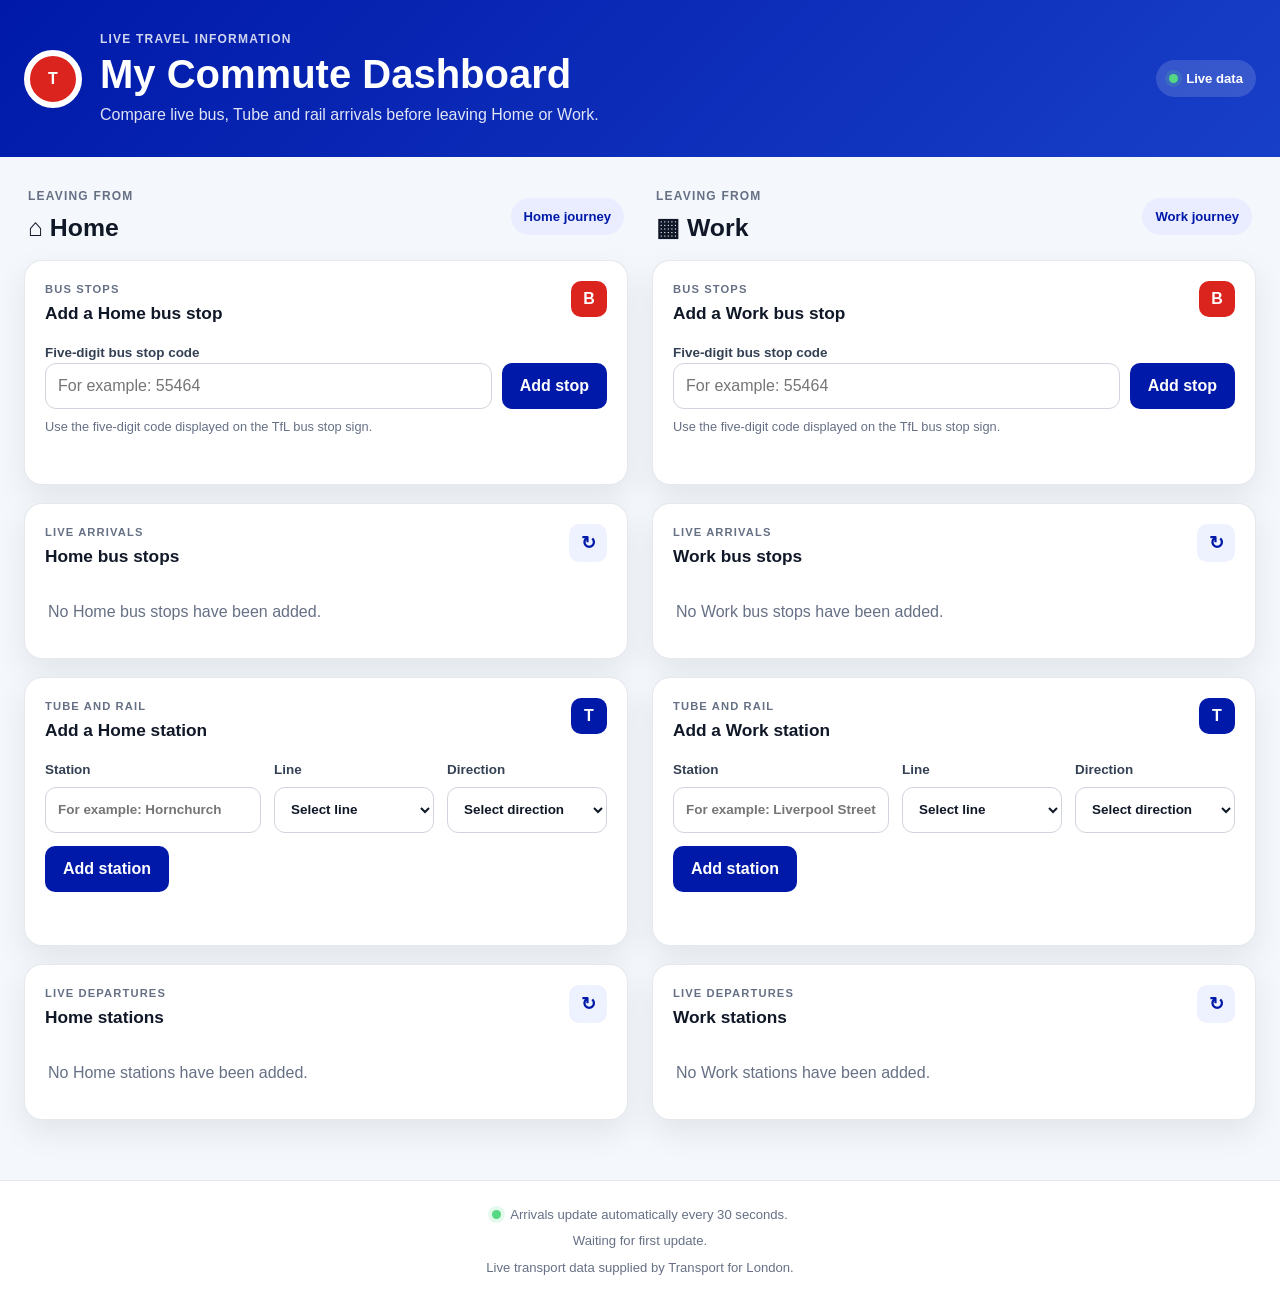
==== index.html @ f1f9ed44 "First Draft of dashboard Contains buses and tubes and add stations and bus stops" ====
<!DOCTYPE html>
<html lang="en">
<head>
    <meta charset="UTF-8">

    <meta
        name="viewport"
        content="width=device-width, initial-scale=1.0"
    >

    <meta
        name="description"
        content="A personal TfL dashboard showing live bus, Tube and rail arrivals for Home and Work."
    >

    <title>My Commute Dashboard</title>

    <link rel="stylesheet" href="css/styles.css">
</head>

<body>

    <div class="app-shell">

        <!-- ==================================================
             PAGE HEADER
        =================================================== -->

        <header class="site-header">

            <div class="header-content">

                <div class="brand">

                    <div class="brand-icon" aria-hidden="true">
                        T
                    </div>

                    <div>
                        <p class="header-eyebrow">
                            Live travel information
                        </p>

                        <h1>My Commute Dashboard</h1>

                        <p class="header-description">
                            Compare live bus, Tube and rail arrivals
                            before leaving Home or Work.
                        </p>
                    </div>

                </div>

                <div class="header-status">
                    <span class="live-indicator" aria-hidden="true"></span>
                    <span>Live data</span>
                </div>

            </div>

        </header>


        <!-- ==================================================
             MAIN DASHBOARD
        =================================================== -->

        <main class="dashboard">

            <div class="dashboard-grid">


                <!-- ==========================================
                     HOME PANEL
                =========================================== -->

                <section
                    class="location-panel"
                    aria-labelledby="home-heading"
                >

                    <div class="location-header">

                        <div>
                            <p class="location-label">
                                Leaving from
                            </p>

                            <h2 id="home-heading">
                                <span aria-hidden="true">⌂</span>
                                Home
                            </h2>
                        </div>

                        <span class="location-badge">
                            Home journey
                        </span>

                    </div>


                    <!-- HOME BUS STOP FORM -->

                    <article class="transport-card">

                        <div class="card-heading">

                            <div>
                                <span class="eyebrow">
                                    Bus stops
                                </span>

                                <h3>Add a Home bus stop</h3>
                            </div>

                            <span
                                class="transport-icon bus-icon"
                                aria-hidden="true"
                            >
                                B
                            </span>

                        </div>

                        <form
                            id="home-bus-form"
                            class="bus-stop-form"
                            data-location="home"
                        >

                            <label for="home-stop-code">
                                Five-digit bus stop code
                            </label>

                            <div class="input-button-row">

                                <input
                                    type="text"
                                    id="home-stop-code"
                                    name="homeStopCode"
                                    inputmode="numeric"
                                    pattern="[0-9]{5}"
                                    maxlength="5"
                                    placeholder="For example: 55464"
                                    autocomplete="off"
                                    aria-describedby="home-bus-help"
                                    required
                                >

                                <button
                                    type="submit"
                                    class="primary-button"
                                >
                                    Add stop
                                </button>

                            </div>

                            <p
                                id="home-bus-help"
                                class="field-help"
                            >
                                Use the five-digit code displayed on the
                                TfL bus stop sign.
                            </p>

                            <p
                                id="home-bus-message"
                                class="form-message"
                                role="status"
                                aria-live="polite"
                            ></p>

                        </form>

                    </article>


                    <!-- HOME LIVE BUS ARRIVALS -->

                    <article class="transport-card">

                        <div class="card-heading">

                            <div>
                                <span class="eyebrow">
                                    Live arrivals
                                </span>

                                <h3>Home bus stops</h3>
                            </div>

                            <button
                                type="button"
                                id="refresh-home-buses"
                                class="icon-button"
                                aria-label="Refresh Home bus arrivals"
                                title="Refresh Home bus arrivals"
                            >
                                ↻
                            </button>

                        </div>

                        <div
                            id="home-buses"
                            class="departures-list"
                            aria-live="polite"
                        >
                            <p class="empty-message">
                                No Home bus stops have been added.
                            </p>
                        </div>

                    </article>


                    <!-- HOME STATION FORM -->

                    <article class="transport-card">

                        <div class="card-heading">

                            <div>
                                <span class="eyebrow">
                                    Tube and rail
                                </span>

                                <h3>Add a Home station</h3>
                            </div>

                            <span
                                class="transport-icon train-icon"
                                aria-hidden="true"
                            >
                                T
                            </span>

                        </div>

                        <form
                            id="home-station-form"
                            class="station-form"
                            data-location="home"
                        >

                            <label for="home-station-name">
                                Station

                                <input
                                    type="text"
                                    id="home-station-name"
                                    name="homeStationName"
                                    placeholder="For example: Hornchurch"
                                    autocomplete="off"
                                    required
                                >
                            </label>


                            <label for="home-line">
                                Line

                                <select
                                    id="home-line"
                                    name="homeLine"
                                    required
                                >
                                    <option value="">
                                        Select line
                                    </option>

                                    <optgroup label="London Underground">
                                        <option value="bakerloo">
                                            Bakerloo
                                        </option>

                                        <option value="central">
                                            Central
                                        </option>

                                        <option value="circle">
                                            Circle
                                        </option>

                                        <option value="district">
                                            District
                                        </option>

                                        <option value="hammersmith-city">
                                            Hammersmith &amp; City
                                        </option>

                                        <option value="jubilee">
                                            Jubilee
                                        </option>

                                        <option value="metropolitan">
                                            Metropolitan
                                        </option>

                                        <option value="northern">
                                            Northern
                                        </option>

                                        <option value="piccadilly">
                                            Piccadilly
                                        </option>

                                        <option value="victoria">
                                            Victoria
                                        </option>

                                        <option value="waterloo-city">
                                            Waterloo &amp; City
                                        </option>
                                    </optgroup>

                                    <optgroup label="Rail and other services">
                                        <option value="dlr">
                                            DLR
                                        </option>

                                        <option value="elizabeth">
                                            Elizabeth line
                                        </option>

                                        <option value="london-overground">
                                            London Overground
                                        </option>

                                        <option value="tram">
                                            Tram
                                        </option>
                                    </optgroup>
                                </select>
                            </label>


                            <label for="home-direction">
                                Direction

                                <select
                                    id="home-direction"
                                    name="homeDirection"
                                    required
                                >
                                    <option value="">
                                        Select direction
                                    </option>

                                    <option value="Eastbound">
                                        Eastbound
                                    </option>

                                    <option value="Westbound">
                                        Westbound
                                    </option>

                                    <option value="Northbound">
                                        Northbound
                                    </option>

                                    <option value="Southbound">
                                        Southbound
                                    </option>

                                    <option value="Clockwise">
                                        Clockwise
                                    </option>

                                    <option value="Anti-clockwise">
                                        Anti-clockwise
                                    </option>
                                </select>
                            </label>


                            <button
                                type="submit"
                                class="primary-button"
                            >
                                Add station
                            </button>

                            <p
                                id="home-station-message"
                                class="form-message"
                                role="status"
                                aria-live="polite"
                            ></p>

                        </form>

                    </article>


                    <!-- HOME LIVE TRAIN ARRIVALS -->

                    <article class="transport-card">

                        <div class="card-heading">

                            <div>
                                <span class="eyebrow">
                                    Live departures
                                </span>

                                <h3>Home stations</h3>
                            </div>

                            <button
                                type="button"
                                id="refresh-home-trains"
                                class="icon-button"
                                aria-label="Refresh Home train arrivals"
                                title="Refresh Home train arrivals"
                            >
                                ↻
                            </button>

                        </div>

                        <div
                            id="home-trains"
                            class="departures-list"
                            aria-live="polite"
                        >
                            <p class="empty-message">
                                No Home stations have been added.
                            </p>
                        </div>

                    </article>

                </section>


                <!-- ==========================================
                     WORK PANEL
                =========================================== -->

                <section
                    class="location-panel"
                    aria-labelledby="work-heading"
                >

                    <div class="location-header">

                        <div>
                            <p class="location-label">
                                Leaving from
                            </p>

                            <h2 id="work-heading">
                                <span aria-hidden="true">▦</span>
                                Work
                            </h2>
                        </div>

                        <span class="location-badge">
                            Work journey
                        </span>

                    </div>


                    <!-- WORK BUS STOP FORM -->

                    <article class="transport-card">

                        <div class="card-heading">

                            <div>
                                <span class="eyebrow">
                                    Bus stops
                                </span>

                                <h3>Add a Work bus stop</h3>
                            </div>

                            <span
                                class="transport-icon bus-icon"
                                aria-hidden="true"
                            >
                                B
                            </span>

                        </div>

                        <form
                            id="work-bus-form"
                            class="bus-stop-form"
                            data-location="work"
                        >

                            <label for="work-stop-code">
                                Five-digit bus stop code
                            </label>

                            <div class="input-button-row">

                                <input
                                    type="text"
                                    id="work-stop-code"
                                    name="workStopCode"
                                    inputmode="numeric"
                                    pattern="[0-9]{5}"
                                    maxlength="5"
                                    placeholder="For example: 55464"
                                    autocomplete="off"
                                    aria-describedby="work-bus-help"
                                    required
                                >

                                <button
                                    type="submit"
                                    class="primary-button"
                                >
                                    Add stop
                                </button>

                            </div>

                            <p
                                id="work-bus-help"
                                class="field-help"
                            >
                                Use the five-digit code displayed on the
                                TfL bus stop sign.
                            </p>

                            <p
                                id="work-bus-message"
                                class="form-message"
                                role="status"
                                aria-live="polite"
                            ></p>

                        </form>

                    </article>


                    <!-- WORK LIVE BUS ARRIVALS -->

                    <article class="transport-card">

                        <div class="card-heading">

                            <div>
                                <span class="eyebrow">
                                    Live arrivals
                                </span>

                                <h3>Work bus stops</h3>
                            </div>

                            <button
                                type="button"
                                id="refresh-work-buses"
                                class="icon-button"
                                aria-label="Refresh Work bus arrivals"
                                title="Refresh Work bus arrivals"
                            >
                                ↻
                            </button>

                        </div>

                        <div
                            id="work-buses"
                            class="departures-list"
                            aria-live="polite"
                        >
                            <p class="empty-message">
                                No Work bus stops have been added.
                            </p>
                        </div>

                    </article>


                    <!-- WORK STATION FORM -->

                    <article class="transport-card">

                        <div class="card-heading">

                            <div>
                                <span class="eyebrow">
                                    Tube and rail
                                </span>

                                <h3>Add a Work station</h3>
                            </div>

                            <span
                                class="transport-icon train-icon"
                                aria-hidden="true"
                            >
                                T
                            </span>

                        </div>

                        <form
                            id="work-station-form"
                            class="station-form"
                            data-location="work"
                        >

                            <label for="work-station-name">
                                Station

                                <input
                                    type="text"
                                    id="work-station-name"
                                    name="workStationName"
                                    placeholder="For example: Liverpool Street"
                                    autocomplete="off"
                                    required
                                >
                            </label>


                            <label for="work-line">
                                Line

                                <select
                                    id="work-line"
                                    name="workLine"
                                    required
                                >
                                    <option value="">
                                        Select line
                                    </option>

                                    <optgroup label="London Underground">
                                        <option value="bakerloo">
                                            Bakerloo
                                        </option>

                                        <option value="central">
                                            Central
                                        </option>

                                        <option value="circle">
                                            Circle
                                        </option>

                                        <option value="district">
                                            District
                                        </option>

                                        <option value="hammersmith-city">
                                            Hammersmith &amp; City
                                        </option>

                                        <option value="jubilee">
                                            Jubilee
                                        </option>

                                        <option value="metropolitan">
                                            Metropolitan
                                        </option>

                                        <option value="northern">
                                            Northern
                                        </option>

                                        <option value="piccadilly">
                                            Piccadilly
                                        </option>

                                        <option value="victoria">
                                            Victoria
                                        </option>

                                        <option value="waterloo-city">
                                            Waterloo &amp; City
                                        </option>
                                    </optgroup>

                                    <optgroup label="Rail and other services">
                                        <option value="dlr">
                                            DLR
                                        </option>

                                        <option value="elizabeth">
                                            Elizabeth line
                                        </option>

                                        <option value="london-overground">
                                            London Overground
                                        </option>

                                        <option value="tram">
                                            Tram
                                        </option>
                                    </optgroup>
                                </select>
                            </label>


                            <label for="work-direction">
                                Direction

                                <select
                                    id="work-direction"
                                    name="workDirection"
                                    required
                                >
                                    <option value="">
                                        Select direction
                                    </option>

                                    <option value="Eastbound">
                                        Eastbound
                                    </option>

                                    <option value="Westbound">
                                        Westbound
                                    </option>

                                    <option value="Northbound">
                                        Northbound
                                    </option>

                                    <option value="Southbound">
                                        Southbound
                                    </option>

                                    <option value="Clockwise">
                                        Clockwise
                                    </option>

                                    <option value="Anti-clockwise">
                                        Anti-clockwise
                                    </option>
                                </select>
                            </label>


                            <button
                                type="submit"
                                class="primary-button"
                            >
                                Add station
                            </button>

                            <p
                                id="work-station-message"
                                class="form-message"
                                role="status"
                                aria-live="polite"
                            ></p>

                        </form>

                    </article>


                    <!-- WORK LIVE TRAIN ARRIVALS -->

                    <article class="transport-card">

                        <div class="card-heading">

                            <div>
                                <span class="eyebrow">
                                    Live departures
                                </span>

                                <h3>Work stations</h3>
                            </div>

                            <button
                                type="button"
                                id="refresh-work-trains"
                                class="icon-button"
                                aria-label="Refresh Work train arrivals"
                                title="Refresh Work train arrivals"
                            >
                                ↻
                            </button>

                        </div>

                        <div
                            id="work-trains"
                            class="departures-list"
                            aria-live="polite"
                        >
                            <p class="empty-message">
                                No Work stations have been added.
                            </p>
                        </div>

                    </article>

                </section>

            </div>

        </main>


        <!-- ==================================================
             PAGE FOOTER
        =================================================== -->

        <footer class="site-footer">

            <div>
                <span
                    class="footer-live-indicator"
                    aria-hidden="true"
                ></span>

                Arrivals update automatically every 30 seconds.
            </div>

            <p id="last-updated">
                Waiting for first update.
            </p>

            <p class="data-credit">
                Live transport data supplied by Transport for London.
            </p>

        </footer>

    </div>


    <!-- JavaScript must be loaded after the page content -->
    <script src="js/script.js"></script>
</body>
</html>
---- css/styles.css ----
/* TfL Commute Dashboard */
:root {
    --tfl-blue: #0019a8;
    --tfl-blue-dark: #00136f;
    --tfl-red: #dc241f;
    --ink: #101828;
    --muted: #667085;
    --line: #e4e7ec;
    --surface: #ffffff;
    --canvas: #f4f7fb;
    --success: #067647;
    --danger: #b42318;
    --shadow: 0 12px 32px rgba(16, 24, 40, 0.08);
    --radius: 18px;
}

* { box-sizing: border-box; }
html { color-scheme: light; }
body {
    margin: 0;
    min-width: 320px;
    background: var(--canvas);
    color: var(--ink);
    font-family: Inter, "Segoe UI", Roboto, Arial, sans-serif;
    line-height: 1.5;
}
button, input, select { font: inherit; }
button { -webkit-tap-highlight-color: transparent; }
.app-shell { min-height: 100vh; }

.site-header {
    background: linear-gradient(135deg, var(--tfl-blue), #183fc8);
    color: #fff;
    padding: 30px 24px;
}
.header-content {
    width: min(1320px, 100%);
    margin: 0 auto;
    display: flex;
    align-items: center;
    justify-content: space-between;
    gap: 24px;
}
.brand { display: flex; align-items: center; gap: 18px; }
.brand-icon {
    width: 58px; height: 58px;
    display: grid; place-items: center;
    border: 6px solid #fff;
    border-radius: 50%;
    background: var(--tfl-red);
    font-weight: 900;
    box-shadow: inset 0 0 0 4px var(--tfl-red);
}
.header-eyebrow, .location-label {
    margin: 0 0 4px;
    font-size: .75rem;
    font-weight: 800;
    letter-spacing: .1em;
    text-transform: uppercase;
    opacity: .82;
}
h1 { margin: 0; font-size: clamp(1.65rem, 4vw, 2.5rem); line-height: 1.1; }
.header-description { margin: 7px 0 0; opacity: .88; }
.header-status, .location-badge {
    display: inline-flex; align-items: center; gap: 8px;
    border-radius: 999px;
    padding: 9px 13px;
    font-size: .82rem;
    font-weight: 750;
    white-space: nowrap;
}
.header-status { background: rgba(255,255,255,.14); }
.live-indicator, .footer-live-indicator {
    width: 9px; height: 9px;
    border-radius: 50%;
    background: #55d884;
    box-shadow: 0 0 0 4px rgba(85,216,132,.16);
}

.dashboard { width: min(1320px, 100%); margin: 0 auto; padding: 30px 24px 42px; }
.dashboard-grid { display: grid; grid-template-columns: repeat(2, minmax(0, 1fr)); gap: 24px; }
.location-panel { min-width: 0; }
.location-header {
    display: flex; align-items: center; justify-content: space-between; gap: 16px;
    margin-bottom: 14px; padding: 0 4px;
}
.location-header h2 { margin: 0; font-size: 1.55rem; }
.location-label { color: var(--muted); opacity: 1; }
.location-badge { background: #e9edff; color: var(--tfl-blue); }

.transport-card {
    margin-bottom: 18px;
    border: 1px solid rgba(228,231,236,.95);
    border-radius: var(--radius);
    background: var(--surface);
    padding: 20px;
    box-shadow: var(--shadow);
}
.card-heading {
    display: flex; align-items: flex-start; justify-content: space-between;
    gap: 16px; margin-bottom: 16px;
}
.card-heading h3 { margin: 0; font-size: 1.08rem; }
.eyebrow {
    display: block; margin-bottom: 3px;
    color: var(--muted); font-size: .7rem; font-weight: 850;
    letter-spacing: .1em; text-transform: uppercase;
}
.transport-icon {
    width: 36px; height: 36px; display: grid; place-items: center;
    border-radius: 10px; color: #fff; font-weight: 900;
}
.bus-icon { background: var(--tfl-red); }
.train-icon { background: var(--tfl-blue); }

.bus-stop-form label, .station-form label {
    display: grid; gap: 7px;
    color: #344054; font-size: .84rem; font-weight: 700;
}
.input-button-row { display: flex; gap: 10px; }
.station-form {
    display: grid;
    grid-template-columns: minmax(0, 1.35fr) minmax(0, 1fr) minmax(0, 1fr);
    gap: 13px;
}
.station-form .primary-button { grid-column: 1 / -1; justify-self: start; }
input, select {
    width: 100%; min-height: 46px;
    border: 1px solid #d0d5dd; border-radius: 11px;
    background: #fff; color: var(--ink); padding: 0 12px; outline: none;
    transition: border-color .15s ease, box-shadow .15s ease;
}
input:focus, select:focus {
    border-color: var(--tfl-blue);
    box-shadow: 0 0 0 4px rgba(0,25,168,.1);
}
.primary-button, .icon-button, .secondary-button, .remove-button {
    border: 0; border-radius: 10px; cursor: pointer; font-weight: 800;
    transition: transform .12s ease, background .15s ease;
}
.primary-button {
    min-height: 46px; padding: 0 18px;
    background: var(--tfl-blue); color: #fff; white-space: nowrap;
}
.primary-button:hover { background: var(--tfl-blue-dark); }
.primary-button:active, .icon-button:active, .secondary-button:active, .remove-button:active { transform: translateY(1px); }
.icon-button {
    width: 38px; height: 38px; background: #eef2ff; color: var(--tfl-blue); font-size: 1.15rem;
}
.secondary-button { padding: 8px 11px; background: #eef2ff; color: var(--tfl-blue); }
.remove-button { padding: 8px 11px; background: #fff1f2; color: #be123c; }
.field-help, .form-message { margin: 8px 0 0; font-size: .8rem; color: var(--muted); }
.form-message { min-height: 20px; }
.station-form .form-message { grid-column: 1 / -1; margin: 0; }
.form-message.error { color: var(--danger); }
.form-message.success { color: var(--success); }

.departures-list { min-height: 46px; }
.stop-board, .station-board {
    overflow: hidden;
    margin-bottom: 14px;
    border: 1px solid var(--line);
    border-radius: 14px;
    background: #fff;
}
.stop-board:last-child, .station-board:last-child { margin-bottom: 0; }
.board-header {
    display: flex; align-items: flex-start; justify-content: space-between; gap: 14px;
    padding: 14px 15px; border-bottom: 1px solid #eef1f5; background: #fbfcfe;
}
.board-header h4 { margin: 0 0 3px; font-size: 1rem; }
.board-subtitle { margin: 0; color: var(--muted); font-size: .8rem; text-transform: capitalize; }
.board-actions { display: flex; gap: 7px; }
.departure-row {
    display: grid;
    grid-template-columns: 48px minmax(0, 1fr) minmax(80px, auto) auto;
    align-items: center; gap: 12px;
    padding: 13px 15px; border-bottom: 1px solid #f0f2f5;
}
.departure-row:last-child { border-bottom: 0; }
.route-badge {
    min-width: 42px; min-height: 34px; display: grid; place-items: center;
    border-radius: 8px; background: var(--tfl-red); color: #fff; font-weight: 900;
}
.line-pill {
    display: inline-block; margin-top: 5px; padding: 3px 8px;
    border-radius: 999px; background: #eef2ff; color: var(--tfl-blue);
    font-size: .7rem; font-weight: 850;
}
.departure-destination { min-width: 0; }
.departure-destination strong {
    display: block; overflow: hidden; text-overflow: ellipsis; white-space: nowrap;
}
.departure-destination span, .departure-platform { color: var(--muted); font-size: .78rem; }
.departure-platform { text-align: right; }
.departure-time { color: var(--tfl-blue); font-size: 1.15rem; font-weight: 900; white-space: nowrap; }
.empty-message, .loading-message, .error-message { margin: 0; padding: 14px 3px; color: var(--muted); }
.error-message { color: var(--danger); }

.site-footer {
    display: grid; justify-items: center; gap: 7px;
    padding: 24px; border-top: 1px solid var(--line);
    background: #fff; color: var(--muted); text-align: center; font-size: .82rem;
}
.site-footer > div { display: flex; align-items: center; gap: 9px; }
.site-footer p { margin: 0; }

@media (max-width: 980px) {
    .dashboard-grid { grid-template-columns: 1fr; }
}
@media (max-width: 680px) {
    .site-header { padding: 24px 18px; }
    .dashboard { padding: 22px 14px 34px; }
    .header-content { align-items: flex-start; }
    .header-status { display: none; }
    .brand { align-items: flex-start; }
    .brand-icon { width: 46px; height: 46px; border-width: 5px; }
    .transport-card { padding: 16px; border-radius: 15px; }
    .station-form { grid-template-columns: 1fr; }
    .station-form .primary-button, .station-form .form-message { grid-column: auto; }
    .station-form .primary-button { width: 100%; }
    .departure-row { grid-template-columns: 44px minmax(0, 1fr) auto; gap: 9px; }
    .departure-platform { grid-column: 2 / -1; text-align: left; margin-top: -6px; }
}
@media (max-width: 460px) {
    .input-button-row { flex-direction: column; }
    .primary-button { width: 100%; }
    .location-badge { display: none; }
    .board-header { flex-direction: column; }
}
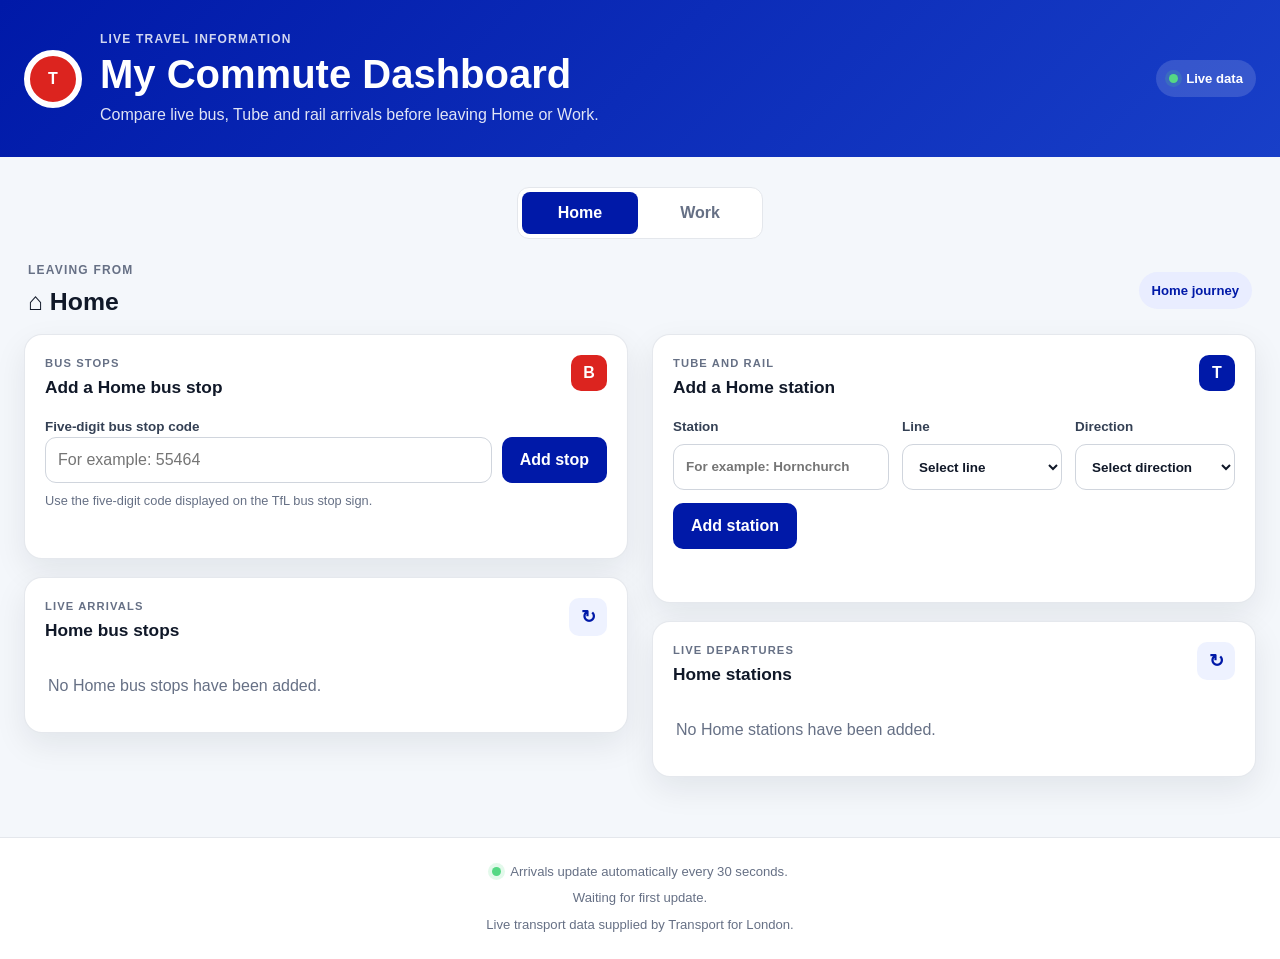
==== commit 580ee224: "Broken into Home and Work Made a chnage to have a Home Tab and a Work tab with Busses on the left an" ====
--- a/index.html
+++ b/index.html
@@ -67,6 +67,33 @@
 
         <main class="dashboard">
 
+            <div class="dashboard-tabs" role="tablist" aria-label="Commute location">
+                <button
+                    type="button"
+                    id="home-tab"
+                    class="location-tab"
+                    role="tab"
+                    aria-selected="true"
+                    aria-controls="home-panel"
+                    tabindex="0"
+                    data-location="home"
+                >
+                    Home
+                </button>
+                <button
+                    type="button"
+                    id="work-tab"
+                    class="location-tab"
+                    role="tab"
+                    aria-selected="false"
+                    aria-controls="work-panel"
+                    tabindex="-1"
+                    data-location="work"
+                >
+                    Work
+                </button>
+            </div>
+
             <div class="dashboard-grid">
 
 
@@ -75,8 +102,11 @@
                 =========================================== -->
 
                 <section
+                    id="home-panel"
                     class="location-panel"
-                    aria-labelledby="home-heading"
+                    role="tabpanel"
+                    aria-labelledby="home-tab"
+                    tabindex="0"
                 >
 
                     <div class="location-header">
@@ -98,6 +128,9 @@
 
                     </div>
 
+
+                    <div class="transport-columns">
+                        <section class="transport-column" aria-label="Home bus information">
 
                     <!-- HOME BUS STOP FORM -->
 
@@ -214,6 +247,8 @@
 
                     </article>
 
+                        </section>
+                        <section class="transport-column" aria-label="Home train information">
 
                     <!-- HOME STATION FORM -->
 
@@ -433,6 +468,9 @@
 
                     </article>
 
+                        </section>
+                    </div>
+
                 </section>
 
 
@@ -441,8 +479,12 @@
                 =========================================== -->
 
                 <section
+                    id="work-panel"
                     class="location-panel"
-                    aria-labelledby="work-heading"
+                    role="tabpanel"
+                    aria-labelledby="work-tab"
+                    tabindex="0"
+                    hidden
                 >
 
                     <div class="location-header">
@@ -464,6 +506,9 @@
 
                     </div>
 
+
+                    <div class="transport-columns">
+                        <section class="transport-column" aria-label="Work bus information">
 
                     <!-- WORK BUS STOP FORM -->
 
@@ -580,6 +625,8 @@
 
                     </article>
 
+                        </section>
+                        <section class="transport-column" aria-label="Work train information">
 
                     <!-- WORK STATION FORM -->
 
@@ -799,6 +846,9 @@
 
                     </article>
 
+                        </section>
+                    </div>
+
                 </section>
 
             </div>
--- a/css/styles.css
+++ b/css/styles.css
@@ -3,6 +3,7 @@
     --tfl-blue: #0019a8;
     --tfl-blue-dark: #00136f;
     --tfl-red: #dc241f;
+    --rail-teal: #007f86;
     --ink: #101828;
     --muted: #667085;
     --line: #e4e7ec;
@@ -78,11 +79,28 @@
 }
 
 .dashboard { width: min(1320px, 100%); margin: 0 auto; padding: 30px 24px 42px; }
-.dashboard-grid { display: grid; grid-template-columns: repeat(2, minmax(0, 1fr)); gap: 24px; }
-.location-panel { min-width: 0; }
+.dashboard-tabs {
+    display: flex; width: fit-content; gap: 4px; margin: 0 auto 22px; padding: 4px;
+    border: 1px solid var(--line); border-radius: 12px; background: #fff;
+}
+.location-tab {
+    min-width: 116px; min-height: 42px; padding: 0 18px;
+    border: 0; border-radius: 8px; background: transparent;
+    color: var(--muted); cursor: pointer; font-weight: 800;
+}
+.location-tab[aria-selected="true"] { background: var(--tfl-blue); color: #fff; }
+.location-tab:focus-visible { outline: 3px solid #55d884; outline-offset: 2px; }
+.dashboard-grid { display: grid; grid-template-columns: minmax(0, 1fr); gap: 24px; }
+.location-panel { display: grid; min-width: 0; grid-template-columns: minmax(0, 1fr); }
+.location-panel[hidden] { display: none; }
+.transport-columns {
+    display: grid; grid-column: 1 / -1;
+    grid-template-columns: repeat(2, minmax(0, 1fr)); gap: 24px; align-items: start;
+}
+.transport-column { min-width: 0; }
 .location-header {
     display: flex; align-items: center; justify-content: space-between; gap: 16px;
-    margin-bottom: 14px; padding: 0 4px;
+    grid-column: 1 / -1; margin-bottom: 14px; padding: 0 4px;
 }
 .location-header h2 { margin: 0; font-size: 1.55rem; }
 .location-label { color: var(--muted); opacity: 1; }
@@ -164,6 +182,11 @@
     background: #fff;
 }
 .stop-board:last-child, .station-board:last-child { margin-bottom: 0; }
+.station-board { border-color: #cde5e5; }
+.station-board .board-header { background: #f1f8f8; }
+.station-board .route-badge { background: var(--rail-teal); }
+.station-board .line-pill { background: #e2f3f2; color: #00666c; }
+.station-board .departure-time { color: var(--rail-teal); }
 .board-header {
     display: flex; align-items: flex-start; justify-content: space-between; gap: 14px;
     padding: 14px 15px; border-bottom: 1px solid #eef1f5; background: #fbfcfe;
@@ -171,6 +194,10 @@
 .board-header h4 { margin: 0 0 3px; font-size: 1rem; }
 .board-subtitle { margin: 0; color: var(--muted); font-size: .8rem; text-transform: capitalize; }
 .board-actions { display: flex; gap: 7px; }
+.api-request { margin-top: 7px; color: var(--muted); font-size: .78rem; }
+.api-request summary { width: fit-content; cursor: pointer; color: var(--tfl-blue); font-weight: 700; }
+.api-request a, .api-request code { display: block; margin-top: 6px; overflow-wrap: anywhere; }
+.api-request p { margin: 6px 0 0; }
 .departure-row {
     display: grid;
     grid-template-columns: 48px minmax(0, 1fr) minmax(80px, auto) auto;
@@ -206,7 +233,7 @@
 .site-footer p { margin: 0; }
 
 @media (max-width: 980px) {
-    .dashboard-grid { grid-template-columns: 1fr; }
+    .transport-columns { grid-template-columns: 1fr; gap: 0; }
 }
 @media (max-width: 680px) {
     .site-header { padding: 24px 18px; }
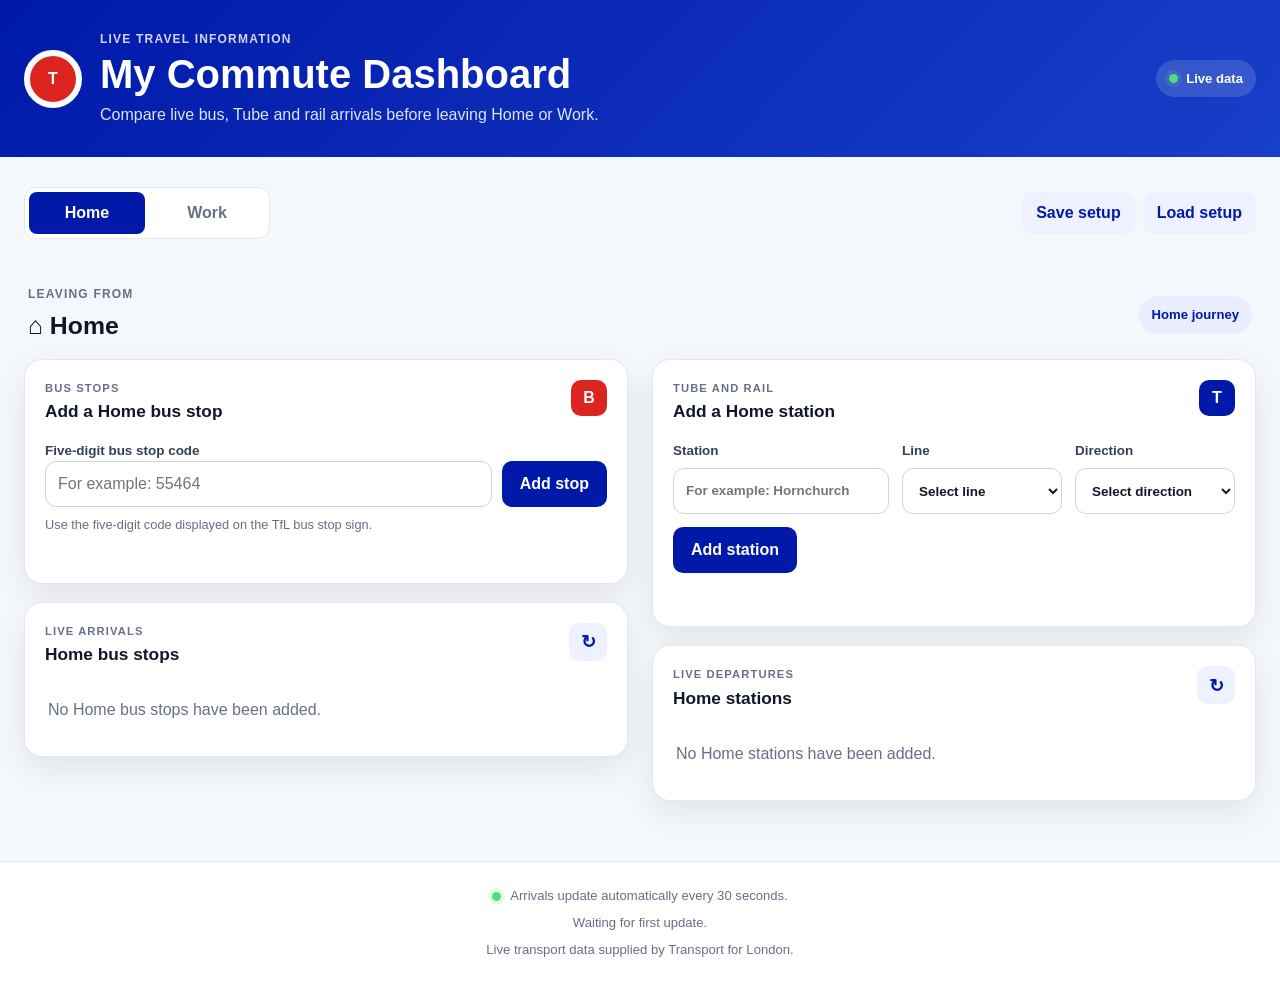
==== commit 2d1111ac: "Added load setup This allows you to save you setup as a json file then load it on another device." ====
--- a/index.html
+++ b/index.html
@@ -67,6 +67,7 @@
 
         <main class="dashboard">
 
+            <div class="dashboard-toolbar">
             <div class="dashboard-tabs" role="tablist" aria-label="Commute location">
                 <button
                     type="button"
@@ -93,6 +94,13 @@
                     Work
                 </button>
             </div>
+                <div class="configuration-actions">
+                    <button type="button" id="save-setup" class="secondary-button">Save setup</button>
+                    <button type="button" id="load-setup" class="secondary-button">Load setup</button>
+                    <input type="file" id="setup-file-input" accept=".json,application/json" hidden>
+                </div>
+            </div>
+            <p id="setup-message" class="setup-message" role="status" aria-live="polite"></p>
 
             <div class="dashboard-grid">
 
--- a/css/styles.css
+++ b/css/styles.css
@@ -79,10 +79,19 @@
 }
 
 .dashboard { width: min(1320px, 100%); margin: 0 auto; padding: 30px 24px 42px; }
+.dashboard-toolbar {
+    display: flex; align-items: center; justify-content: space-between; gap: 16px;
+    margin-bottom: 12px;
+}
 .dashboard-tabs {
-    display: flex; width: fit-content; gap: 4px; margin: 0 auto 22px; padding: 4px;
+    display: flex; width: fit-content; gap: 4px; margin: 0; padding: 4px;
     border: 1px solid var(--line); border-radius: 12px; background: #fff;
 }
+.configuration-actions { display: flex; gap: 8px; }
+.configuration-actions .secondary-button { min-height: 42px; padding: 0 14px; }
+.setup-message { min-height: 1.25em; margin: 0 0 18px; color: var(--muted); text-align: right; font-size: .82rem; }
+.setup-message.success { color: var(--success); }
+.setup-message.error { color: var(--danger); }
 .location-tab {
     min-width: 116px; min-height: 42px; padding: 0 18px;
     border: 0; border-radius: 8px; background: transparent;
@@ -193,6 +202,14 @@
 }
 .board-header h4 { margin: 0 0 3px; font-size: 1rem; }
 .board-subtitle { margin: 0; color: var(--muted); font-size: .8rem; text-transform: capitalize; }
+.line-service-status {
+    display: inline-flex; max-width: 100%; margin: 7px 0 0; padding: 3px 8px;
+    border-radius: 999px; font-size: .74rem; font-weight: 800; line-height: 1.4;
+}
+.status-loading, .status-unavailable { background: #f2f4f7; color: #475467; }
+.status-good { background: #ecfdf3; color: #067647; }
+.status-warning { background: #fffaeb; color: #b54708; }
+.status-disrupted { background: #fff1f2; color: #b42318; }
 .board-actions { display: flex; gap: 7px; }
 .api-request { margin-top: 7px; color: var(--muted); font-size: .78rem; }
 .api-request summary { width: fit-content; cursor: pointer; color: var(--tfl-blue); font-weight: 700; }
@@ -238,6 +255,9 @@
 @media (max-width: 680px) {
     .site-header { padding: 24px 18px; }
     .dashboard { padding: 22px 14px 34px; }
+    .dashboard-toolbar { display: grid; justify-items: center; gap: 10px; }
+    .configuration-actions { width: 100%; justify-content: center; }
+    .setup-message { text-align: center; }
     .header-content { align-items: flex-start; }
     .header-status { display: none; }
     .brand { align-items: flex-start; }
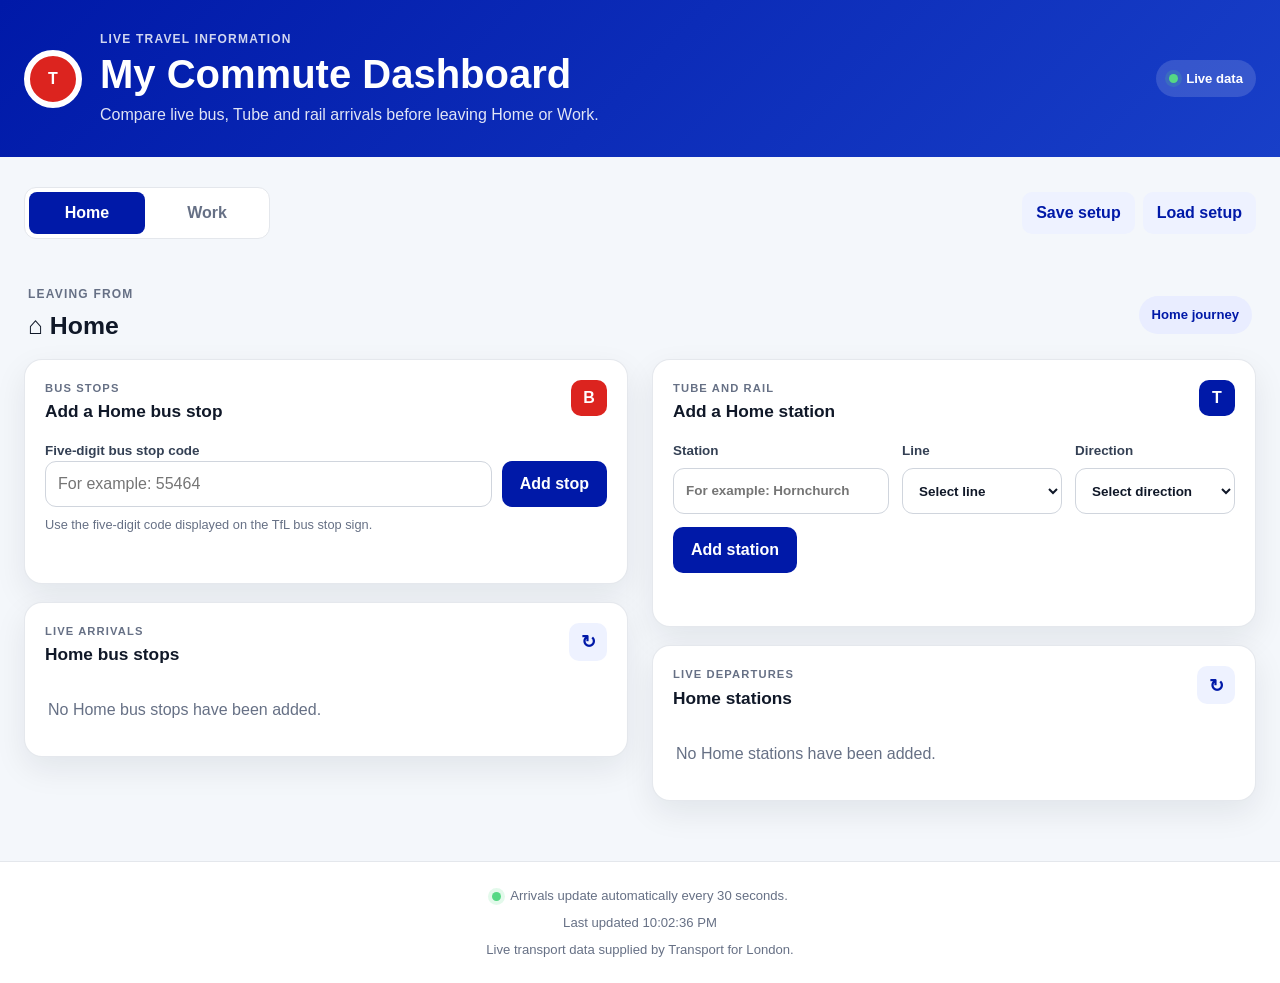
==== commit f2a3630e: "Fix for activitiy Site was not working via github. this is the fix" ====
--- a/index.html
+++ b/index.html
@@ -893,6 +893,6 @@
 
 
     <!-- JavaScript must be loaded after the page content -->
-    <script src="js/script.js"></script>
+    <script src="JS/script.js"></script>
 </body>
 </html>
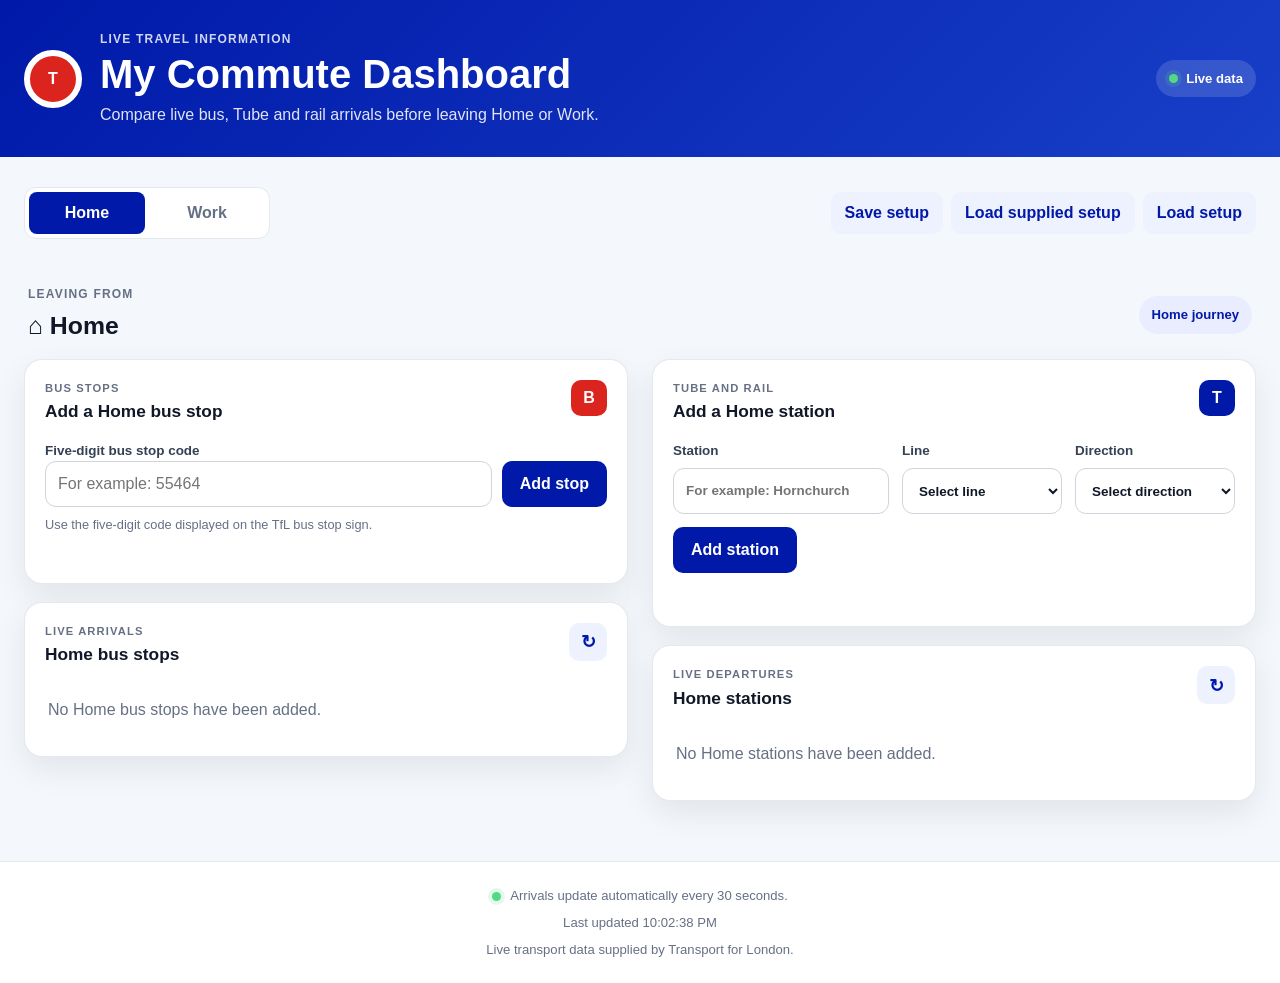
==== commit f70edd70: "LOAD DEFAULT SETUP loads a default setup" ====
--- a/index.html
+++ b/index.html
@@ -96,6 +96,7 @@
             </div>
                 <div class="configuration-actions">
                     <button type="button" id="save-setup" class="secondary-button">Save setup</button>
+                    <button type="button" id="load-default-setup" class="secondary-button" title="Load the commute setup provided with this dashboard">Load supplied setup</button>
                     <button type="button" id="load-setup" class="secondary-button">Load setup</button>
                     <input type="file" id="setup-file-input" accept=".json,application/json" hidden>
                 </div>
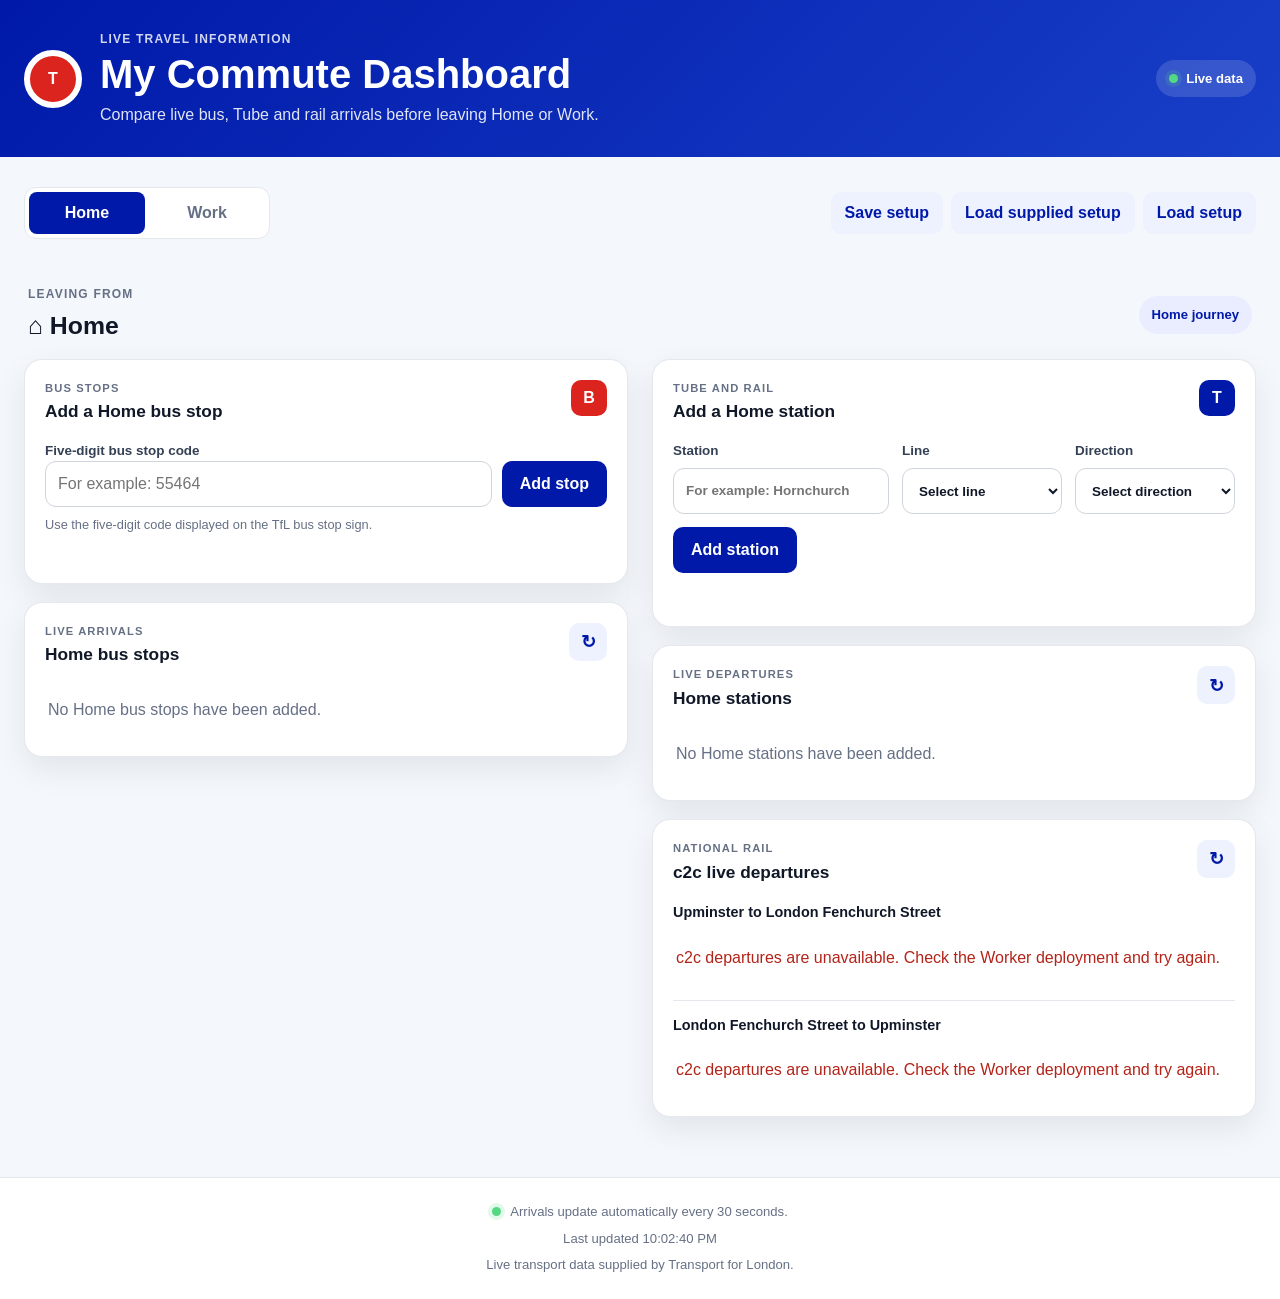
==== commit 846d715c: "c2cadded" ====
--- a/index.html
+++ b/index.html
@@ -477,6 +477,38 @@
 
                     </article>
 
+                    <article class="transport-card c2c-card">
+                        <div class="card-heading">
+                            <div>
+                                <span class="eyebrow">National Rail</span>
+                                <h3>c2c live departures</h3>
+                            </div>
+                            <button
+                                type="button"
+                                id="refresh-home-c2c"
+                                class="icon-button"
+                                aria-label="Refresh c2c departures"
+                                title="Refresh c2c departures"
+                            >
+                                ↻
+                            </button>
+                        </div>
+                        <div class="c2c-directions">
+                            <section class="c2c-direction" aria-labelledby="c2c-upminster-heading">
+                                <h4 id="c2c-upminster-heading">Upminster to London Fenchurch Street</h4>
+                                <div id="home-c2c-upminster" aria-live="polite">
+                                    <p class="loading-message">Loading c2c departures...</p>
+                                </div>
+                            </section>
+                            <section class="c2c-direction" aria-labelledby="c2c-fenchurch-heading">
+                                <h4 id="c2c-fenchurch-heading">London Fenchurch Street to Upminster</h4>
+                                <div id="home-c2c-fenchurch" aria-live="polite">
+                                    <p class="loading-message">Loading c2c departures...</p>
+                                </div>
+                            </section>
+                        </div>
+                    </article>
+
                         </section>
                     </div>
 
--- a/css/styles.css
+++ b/css/styles.css
@@ -238,6 +238,18 @@
 .departure-destination span, .departure-platform { color: var(--muted); font-size: .78rem; }
 .departure-platform { text-align: right; }
 .departure-time { color: var(--tfl-blue); font-size: 1.15rem; font-weight: 900; white-space: nowrap; }
+.c2c-directions { display: grid; min-width: 0; gap: 16px; }
+.c2c-direction + .c2c-direction { padding-top: 14px; border-top: 1px solid var(--line); }
+.c2c-direction { min-width: 0; }
+.c2c-direction h4 { margin: 0 0 8px; font-size: .9rem; }
+.c2c-table-scroll { max-width: 100%; min-width: 0; overflow-x: auto; }
+.c2c-departures-table { width: 100%; min-width: 410px; border-collapse: collapse; font-size: .78rem; }
+.c2c-departures-table th, .c2c-departures-table td { padding: 8px 6px; border-bottom: 1px solid #eef1f5; text-align: left; }
+.c2c-departures-table th { background: #f7f8fa; color: var(--muted); font-size: .7rem; font-weight: 800; }
+.c2c-departures-table td:first-child { font-weight: 850; white-space: nowrap; }
+.c2c-departures-table td:last-child { white-space: nowrap; }
+.c2c-departures-table .cancelled { color: var(--danger); font-weight: 800; }
+.c2c-departures-table .delayed { color: #b54708; font-weight: 800; }
 .empty-message, .loading-message, .error-message { margin: 0; padding: 14px 3px; color: var(--muted); }
 .error-message { color: var(--danger); }
 
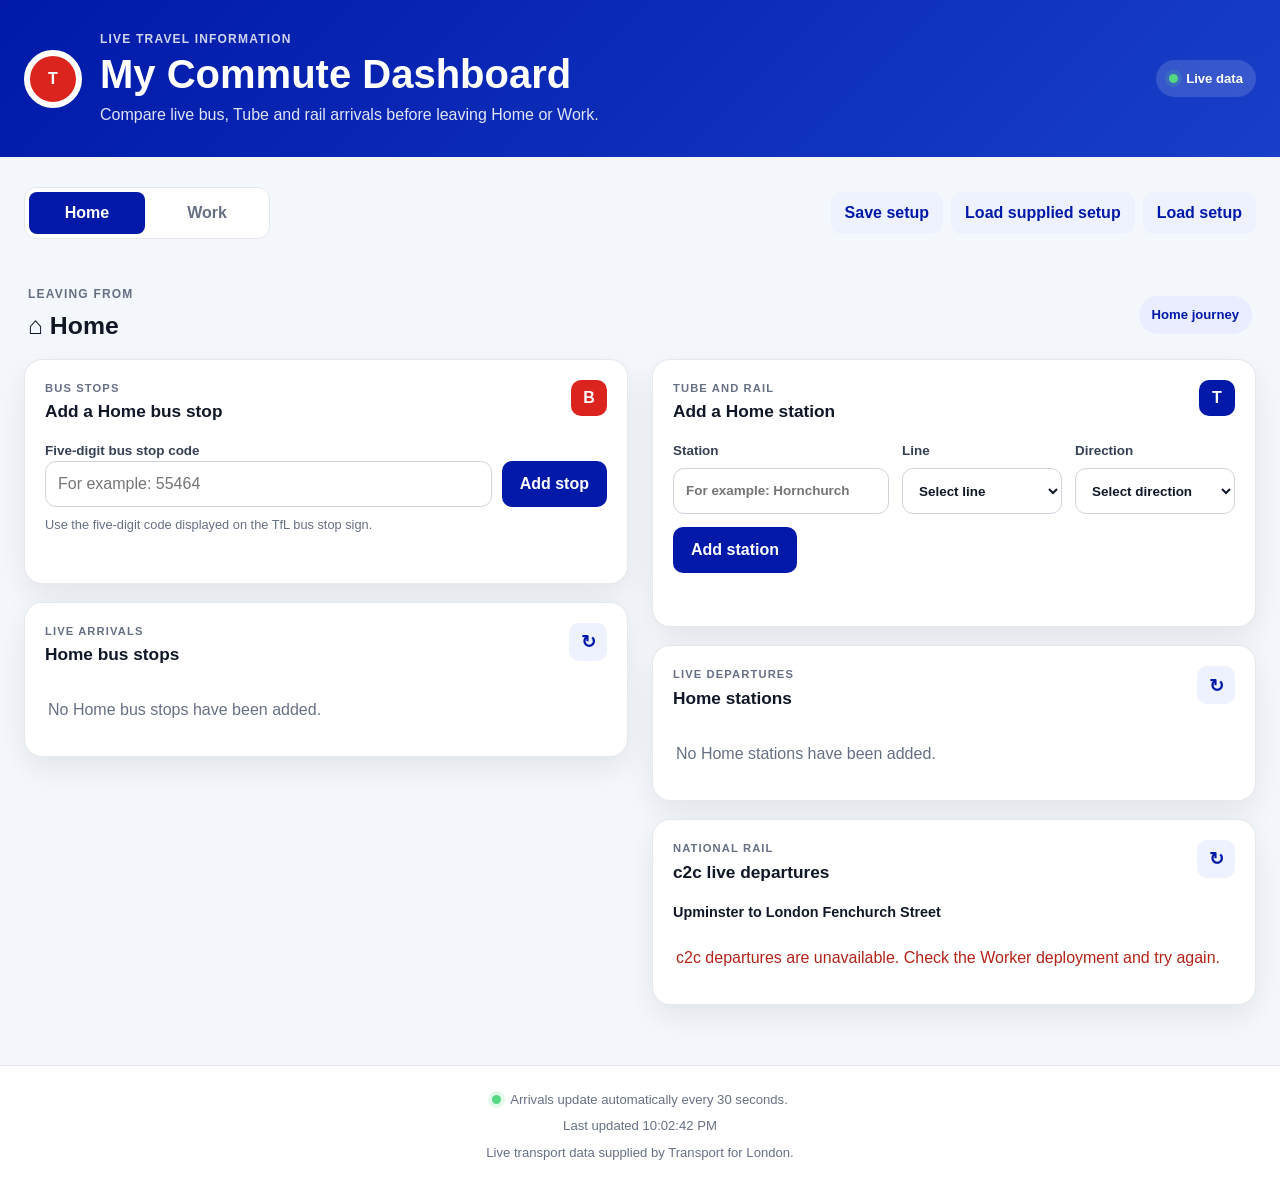
==== commit 1aae8648: "SPLITTING THE C2C HOME TO HAVE UP TO FEN AND WORK TO HAVE FEN TO UP" ====
--- a/index.html
+++ b/index.html
@@ -500,12 +500,6 @@
                                     <p class="loading-message">Loading c2c departures...</p>
                                 </div>
                             </section>
-                            <section class="c2c-direction" aria-labelledby="c2c-fenchurch-heading">
-                                <h4 id="c2c-fenchurch-heading">London Fenchurch Street to Upminster</h4>
-                                <div id="home-c2c-fenchurch" aria-live="polite">
-                                    <p class="loading-message">Loading c2c departures...</p>
-                                </div>
-                            </section>
                         </div>
                     </article>
 
@@ -666,6 +660,32 @@
 
                     </article>
 
+                    <article class="transport-card c2c-card">
+                        <div class="card-heading">
+                            <div>
+                                <span class="eyebrow">National Rail</span>
+                                <h3>c2c live departures</h3>
+                            </div>
+                            <button
+                                type="button"
+                                id="refresh-work-c2c"
+                                class="icon-button"
+                                aria-label="Refresh c2c departures"
+                                title="Refresh c2c departures"
+                            >
+                                ↻
+                            </button>
+                        </div>
+                        <div class="c2c-directions">
+                            <section class="c2c-direction" aria-labelledby="work-c2c-fenchurch-heading">
+                                <h4 id="work-c2c-fenchurch-heading">London Fenchurch Street to Upminster</h4>
+                                <div id="work-c2c-fenchurch" aria-live="polite">
+                                    <p class="loading-message">Loading c2c departures...</p>
+                                </div>
+                            </section>
+                        </div>
+                    </article>
+
                         </section>
                         <section class="transport-column" aria-label="Work train information">
 
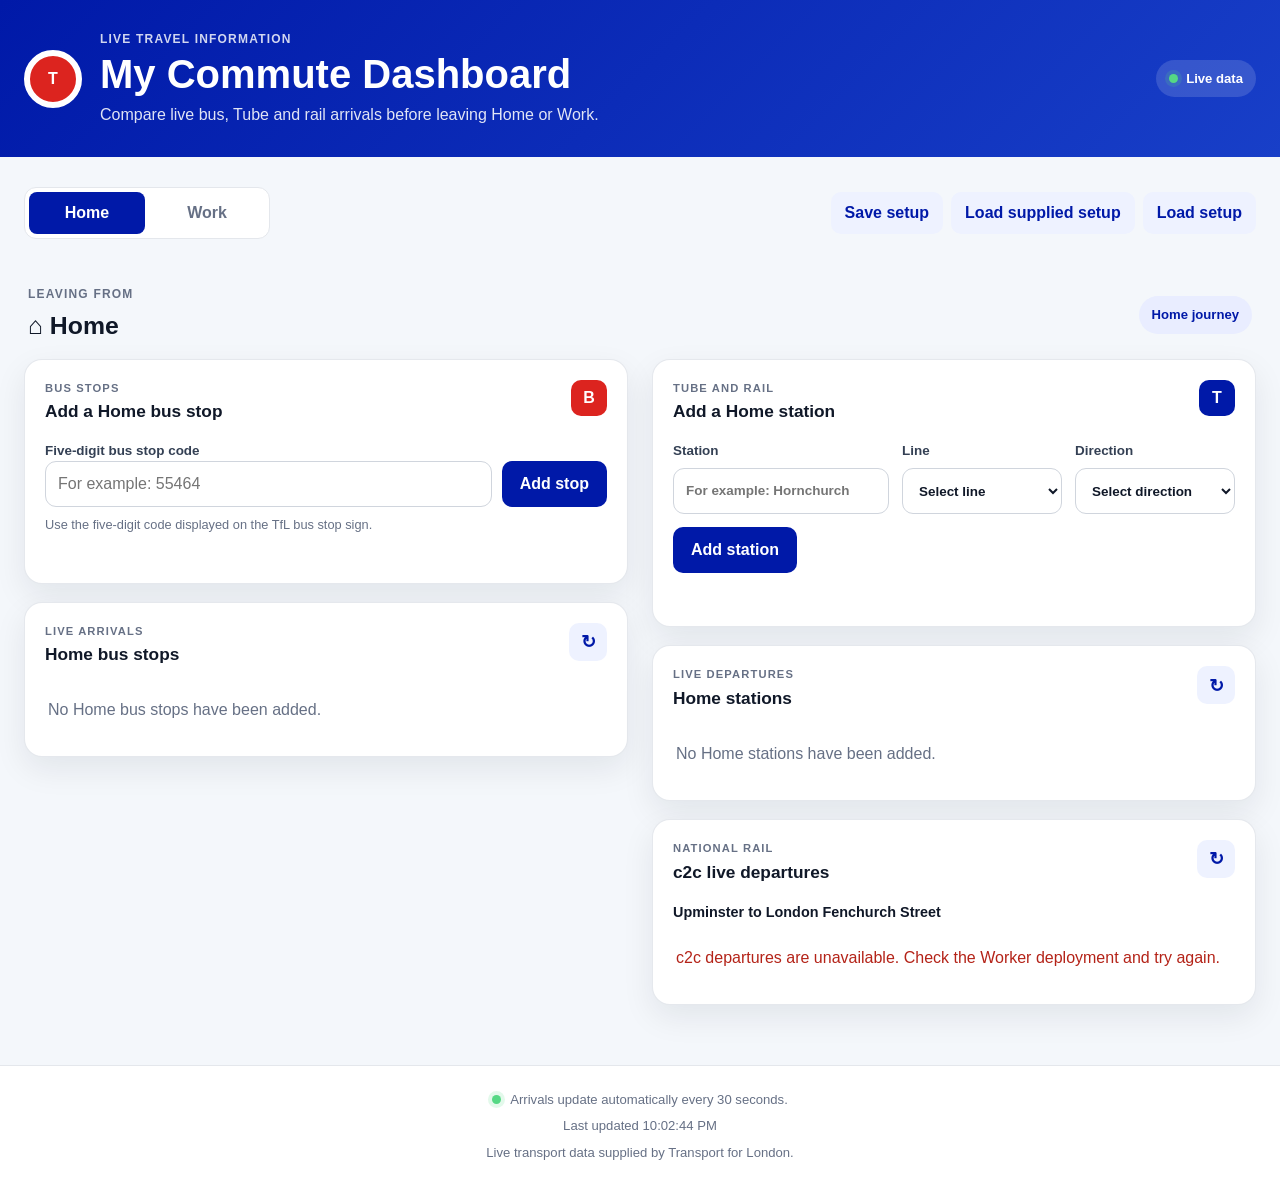
==== commit a08e8c4b: "moving the c2c data Moving the C2C data under the work tab to the right as it was undewr the bus sec" ====
--- a/index.html
+++ b/index.html
@@ -660,32 +660,6 @@
 
                     </article>
 
-                    <article class="transport-card c2c-card">
-                        <div class="card-heading">
-                            <div>
-                                <span class="eyebrow">National Rail</span>
-                                <h3>c2c live departures</h3>
-                            </div>
-                            <button
-                                type="button"
-                                id="refresh-work-c2c"
-                                class="icon-button"
-                                aria-label="Refresh c2c departures"
-                                title="Refresh c2c departures"
-                            >
-                                ↻
-                            </button>
-                        </div>
-                        <div class="c2c-directions">
-                            <section class="c2c-direction" aria-labelledby="work-c2c-fenchurch-heading">
-                                <h4 id="work-c2c-fenchurch-heading">London Fenchurch Street to Upminster</h4>
-                                <div id="work-c2c-fenchurch" aria-live="polite">
-                                    <p class="loading-message">Loading c2c departures...</p>
-                                </div>
-                            </section>
-                        </div>
-                    </article>
-
                         </section>
                         <section class="transport-column" aria-label="Work train information">
 
@@ -907,6 +881,32 @@
 
                     </article>
 
+                    <article class="transport-card c2c-card">
+                        <div class="card-heading">
+                            <div>
+                                <span class="eyebrow">National Rail</span>
+                                <h3>c2c live departures</h3>
+                            </div>
+                            <button
+                                type="button"
+                                id="refresh-work-c2c"
+                                class="icon-button"
+                                aria-label="Refresh c2c departures"
+                                title="Refresh c2c departures"
+                            >
+                                ↻
+                            </button>
+                        </div>
+                        <div class="c2c-directions">
+                            <section class="c2c-direction" aria-labelledby="work-c2c-fenchurch-heading">
+                                <h4 id="work-c2c-fenchurch-heading">London Fenchurch Street to Upminster</h4>
+                                <div id="work-c2c-fenchurch" aria-live="polite">
+                                    <p class="loading-message">Loading c2c departures...</p>
+                                </div>
+                            </section>
+                        </div>
+                    </article>
+
                         </section>
                     </div>
 
